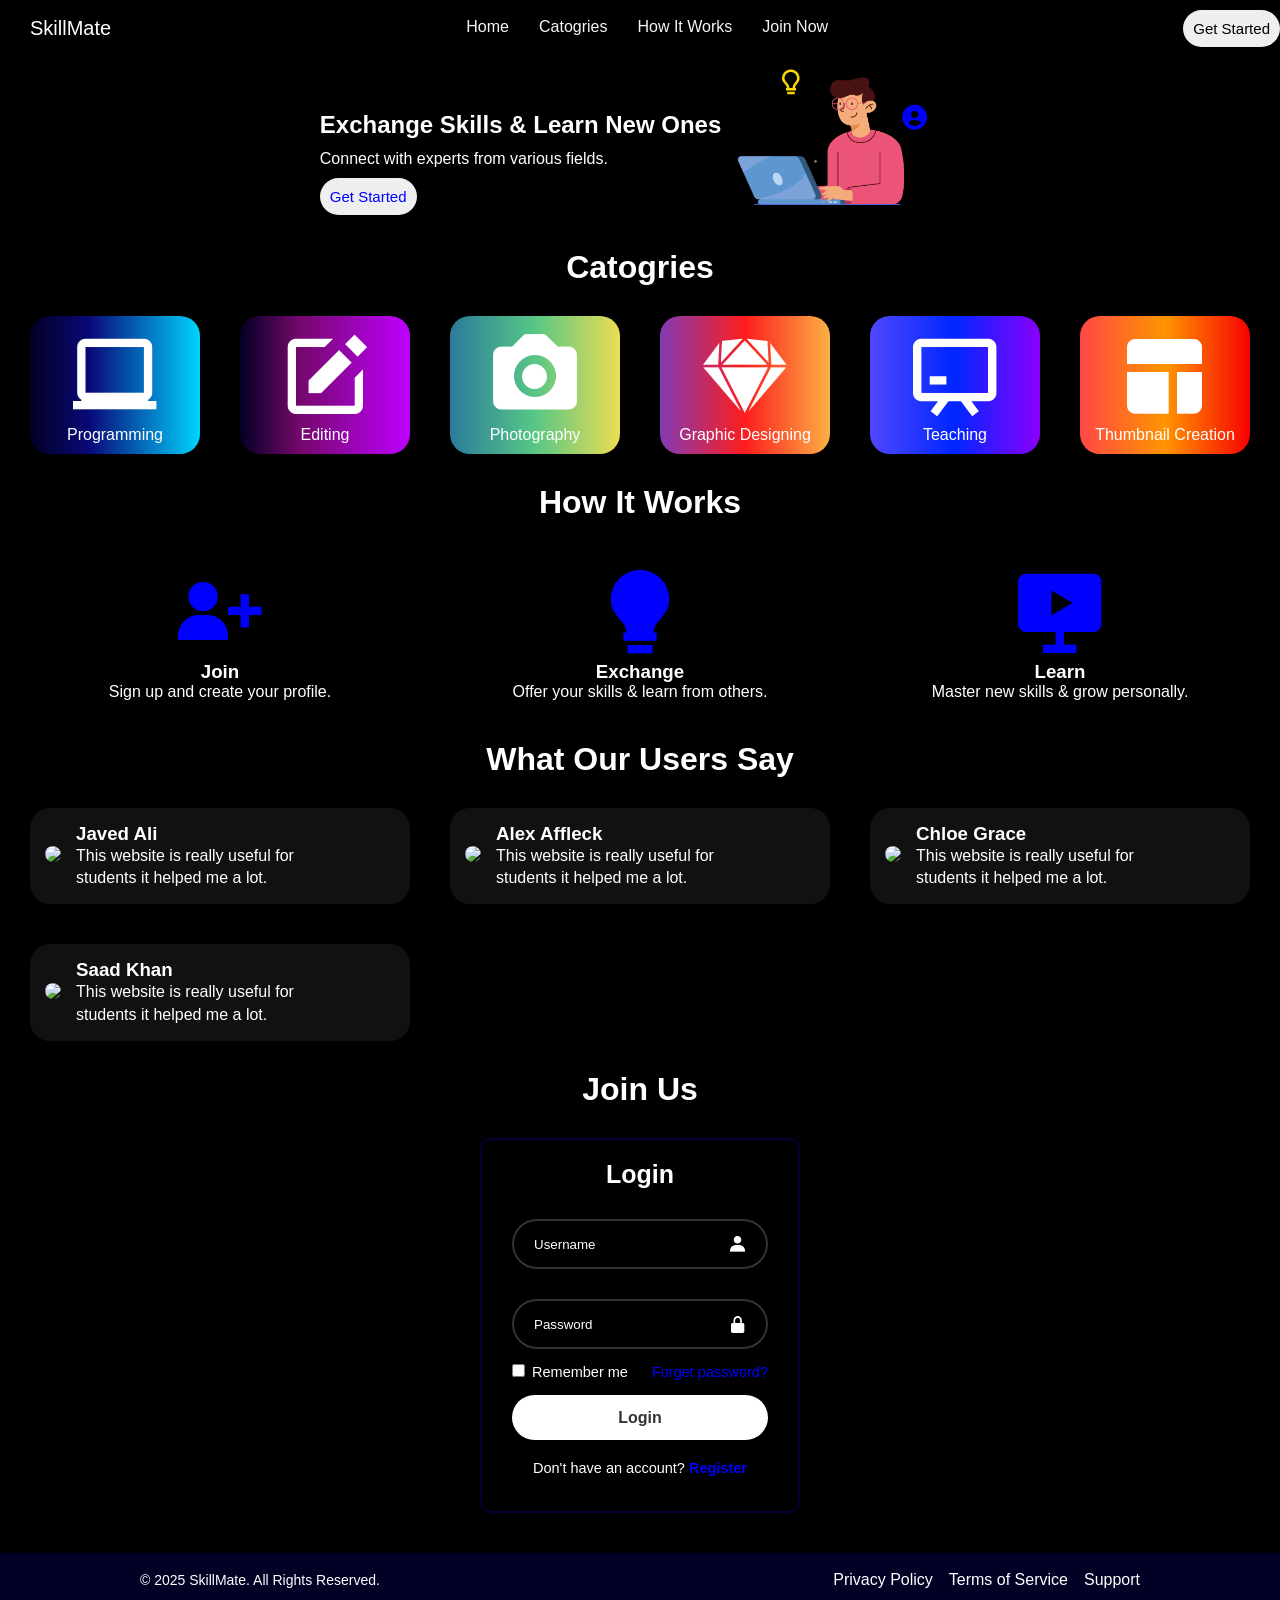
==== index.html @ 906c9e54 "Initial Commit TBH" ====
<!DOCTYPE html>
<html lang="en">
<head>
    <meta charset="UTF-8">
    <meta name="viewport" content="width=device-width, initial-scale=1.0">
    <link href='https://unpkg.com/boxicons@2.1.4/css/boxicons.min.css' rel='stylesheet'>
    <link href="./style.css" rel="stylesheet">
    <title>SkillMate</title>
</head>
<body>
    <header>
        <a href="#" class="logo">SkillMate</a>

        <nav>
            <a href="#" class="active">Home</a>
            <a href="#" >Catogries</a>
            <a href="#" >How It Works</a>
            <a href="#" >Join Now</a> 
        </nav>
        <button type="button">Get Started</button>
    </header>
 <section class="hero">
       <div class="text"><h2>Exchange Skills & Learn New Ones</h2>
       <p class="hover-text" >Connect with experts from various fields.</p>
       <button type="button">Get Started</button></div>
    
       <div class="img1"><img class="banner" src="./images/banner.png">
       <i class='bx bx-bulb'></i>
       <i class='bx bxs-user-circle'></i>
    </div>
       

    </section>
    <h1>Catogries</h1>
    <section class="cards">
        <div class="card1">
           <i class='bx bx-laptop' ></i>
            <p>Programming</p>
        </div>
            <div class="card2">
           <i class='bx bxs-edit'></i>
            <p>Editing</p>
        </div>
            <div class="card3">
         <i class='bx bxs-camera' ></i>
            <p>Photography</p>
        </div>
            <div class="card4">
          <i class='bx bxl-sketch' ></i>
            <p>Graphic Designing</p>
        </div>
            <div class="card5">
          <i class='bx bx-chalkboard' ></i>
            <p>Teaching</p>
        </div>
            <div class="card6">
           <i class='bx bxs-layout' ></i>
            <p>Thumbnail Creation</p>
        </div>
          
     
    </section>
   <h1>How It Works</h1>
   <section class="HIW">
      <div class="card0">
          <i class='bx bxs-user-plus'></i>
             <h3>Join</h3>
           <p>Sign up and create your profile.</p>
        </div>
          <div class="card0">
           <i class='bx bxs-bulb' ></i>
            <h3>Exchange</h3>
           <p>Offer your skills & learn from others.</p>
        </div>
          <div class="card0">
          <i class='bx bxs-slideshow'></i>
           <h3>Learn</h3>
            <p>Master new skills & grow personally.</p>
        </div>
   </section>
    <h1>What Our Users Say</h1>
    <section class="review">
         <div class="cardR">
         <div class="imgR"><img src="./images/rev1.png"></div>
            <div class="textR"> <h3>Javed Ali</h3>
           <p>This website is really useful for students it helped me a lot.</p>
        </div>
        </div>
          <div class="cardR">
         <div class="imgR"><img src="./images/rev4.png"></div>
            <div class="textR"> <h3>Alex Affleck</h3>
           <p>This website is really useful for students it helped me a lot.</p>
        </div>
        </div>
          <div class="cardR">
         <div class="imgR"><img src="./images/sfdgs.png"></div>
            <div class="textR"> <h3>Chloe Grace</h3>
           <p>This website is really useful for students it helped me a lot.</p>
        </div>
        </div>
          <div class="cardR">
         <div class="imgR"><img src="./images/rev3.png"></div>
            <div class="textR"> <h3>Saad Khan</h3>
           <p>This website is really useful for students it helped me a lot.</p>
        </div>
        </div>
    </section>
 <h1>Join Us</h1>
 <section class="form">
     <div class="wrapper">
        <form action="">
            <h1>Login</h1>
            <div class="input-box">
                <input type="text" placeholder="Username" required> 
                <i class='bx bxs-user'></i>           
            </div>
            <div class="input-box">
                <input type="password" placeholder="Password" required>
                <i class='bx bxs-lock-alt'></i>            
            </div>
             <div class="remember-forgot">
        <label><input type="checkbox" /> Remember me</label>
        <a href="#">Forget password?</a>
      </div>
      <button type="submit" class="btn">Login</button>
      <div class="register-link">
        <p>Don't have an account? <a href="#">Register</a></p>
      </div>
            </div>
        </form>
    </div>
 </section>
 <footer class="footer">
        <div class="footer-content">
            <p>© 2025 SkillMate. All Rights Reserved.</p>
            <ul>
                <li>Privacy Policy</li>
                <li>Terms of Service</li>
                <li>Support</li>
            </ul>
        </div>
    </footer>
</body>
</html>
---- style.css ----
*{
    margin: 0;
    padding: 0;
    box-sizing: border-box;
    text-decoration: none;
    border: none;
    outline: none;
    font-family: Arial, Helvetica, sans-serif;
}
body{
    width: 100%;
    height: 100vh;
    background-color: black;
    overflow-x: hidden;
    color:white;
}


header{
    margin:10px;
    width: 100%;
    background-color: transparent;
    filter: drop-shadow(10px);
    display: flex;
    align-items: center;
    justify-content: space-between;
}
nav{
    display: flex;
    justify-content: space-between;
    gap: 30px;
}
.logo{
    font-size: 20px;
    color: white;
    margin-left: 20px;
    font-weight: 500;
    transition: .3s ease;
}
.logo:hover{
    transform: scale(1.1);
}
nav a {
     color: whitesmoke;
     margin: left 10px;
     font-weight: 500;

     transition: .3s ease;
     border-bottom: 3px solid transparent;
}
nav a:hover,
nav a:active{
    color: green;
    border-bottom: 3px solid green;
    transform: scale(1.1);
}
button{
    font-size: 15px;
    padding: 10px;
    border-radius: 20px;
    margin-right: 10px;
    transition: .3s ease;
}
button:hover{
    transform: scale(1.1);
    background-color: aqua;
}

.hero{ 
    margin-top: 30px;
    margin-left: 30px;
    display: flex;
    align-items: center;
    align-content: center;
    justify-content: center;
}
.hero h2{
    max-width: 500px;
    margin-bottom: 10px;
    transition: .3s ease;
}
.hero h2:hover{
    color: gold;
}
.hero p{
    margin-bottom: 10px;
    transition: .3s ease;
}


.hover-text {
  position: relative;
  cursor: pointer;
}
.hover-text::after {
  content: "🤝";         
  margin-left: 8px;      
  opacity: 0;            
  transition: opacity 0.3s ease, transform 0.3s ease;
  transform: translateX(5px);
}
.hover-text:hover::after {
  opacity: 1;   
  transform: translateX(0); 
}


.hero img{
    overflow:hidden;
    width: 200px;
    position:relative;
    top: -20px;
}


.hero .img1 i .bx, .bx-bulb{
    font-size: 30px;
    position:relative;
    top: -150px;
    right: 150px;
    color: gold;
    transition: .3s ease;
}
.hero .img1 i .bx, .bx-bulb:hover{
    transform: scale(1.5);
}
.hero .img1 i .bx, .bxs-user-circle{
    font-size: 30px;
    position:relative;
    top: -115px;
    right: 60px;
    color: blue;
    transition: .3s ease;
}
.hero .img1 i .bx, .bxs-user-circle:hover{
    transform: scale(1.5);
}
.hero button{
    color: blue;
    transition: .3s ease;
}
.hero button:hover{
    color: white;
    background-color: blue;
}
.cards{
  
  display: grid;
  grid-template-columns: repeat(auto-fit, minmax(150px, 1fr));
  gap: 20px;
  padding: 20px;
}
.card1{
    padding: 10px;              
  background: #020024;
background: linear-gradient(90deg, rgba(2, 0, 36, 1) 0%, rgba(9, 9, 121, 1) 35%, rgba(0, 212, 255, 1) 100%);
    margin: 10px;
    text-align: center;
    display: flex;
    justify-content: center;       
    align-items: center;          
    flex-direction: column;  
border-radius: 20px; 
transition: .3s ease;
}
.card1:hover{
    transform: scale(1.1);
    box-shadow: 0px 0px 5px blue;
}
.card1 i{
    font-size: 100px;
   
}

.card2{
    padding: 10px;              
 background: #020024;
background: linear-gradient(90deg, rgba(2, 0, 36, 1) 0%, rgba(117, 8, 108, 1) 35%, rgba(191, 0, 255, 1) 100%);
    margin: 10px;
    text-align: center;
    display: flex;
    justify-content: center;       
    align-items: center;          
    flex-direction: column;  
border-radius: 20px; 
transition: .3s ease;
}
.card2 i{
    font-size: 100px;
   
}
.card2:hover{
    transform: scale(1.1);
    box-shadow: 0px 0px 5px purple;
}
.card3{
    padding: 10px;              
   background: #2A7B9B;
background: linear-gradient(90deg, rgba(42, 123, 155, 1) 0%, rgba(87, 199, 133, 1) 50%, rgba(237, 221, 83, 1) 100%);
    margin: 10px;
    text-align: center;
    display: flex;
    justify-content: center;       
    align-items: center;          
    flex-direction: column;  
border-radius: 20px; 
transition: .3s ease;
}
.card3 i{
    font-size: 100px;
   
}
.card3:hover{
    transform: scale(1.1);
    box-shadow: 0px 0px 5px greenyellow;
}
.card4{
    padding: 10px;              
    background: #833AB4;
background: linear-gradient(90deg, rgba(131, 58, 180, 1) 0%, rgba(253, 29, 29, 1) 50%, rgba(252, 176, 69, 1) 100%);
    margin: 10px;
    text-align: center;
    display: flex;
    justify-content: center;       
    align-items: center;          
    flex-direction: column;  
border-radius: 20px; 
transition: .3s ease;
}
.card4 i{
    font-size: 100px;
   
}
.card4:hover{
    transform: scale(1.1);
    box-shadow: 0px 0px 5px orange;
}
.card5{
    padding: 10px;              
    background: #5047ff;
background: linear-gradient(90deg, rgba(80, 71, 255, 1) 0%, rgba(0, 38, 255, 1) 50%, rgba(139, 0, 252, 1) 100%);
    margin: 10px;
    text-align: center;
    display: flex;
    justify-content: center;       
    align-items: center;          
    flex-direction: column;  
border-radius: 20px; 
transition: .3s ease;
}
.card5 i{
    font-size: 100px;
   
}
.card5:hover{
    transform: scale(1.1);
    box-shadow: 0px 0px 5px blue;
}
.card6{
    padding: 10px;              
 background: #ff4747;
background: linear-gradient(90deg, rgba(255, 71, 71, 1) 0%, rgba(255, 149, 0, 1) 50%, rgba(247, 2, 2, 1) 100%);
    margin: 10px;
    text-align: center;
    display: flex;
    justify-content: center;       
    align-items: center;          
    flex-direction: column; 
    border-radius: 20px; 
    transition: .3s ease;
}
.card6 i{
    font-size: 100px;
   
}
.card6:hover{
    transform: scale(1.1);
    box-shadow: 0px 0px 5px orange;
}
h1{
    text-align: center;
}
  .HIW{
    display: grid;
  grid-template-columns: repeat(auto-fit, minmax(150px, 1fr));
  gap: 20px;
  padding: 20px;
  justify-content: center;
  
}
.card0{
    padding: 10px;              
    margin: 10px;
    text-align: center;
    display: flex;
    justify-content: center;       
    align-items: center;          
    flex-direction: column; 
    border-radius: 20px; 
    transition: .3s ease;
}
.card0 i{
    font-size: 100px;
    color: blue;
   
}
.card0:hover{
    transform: scale(1.1);
    box-shadow: 0px 0px 5px orange;
}
.review {
  display: grid;
  grid-template-columns: repeat(auto-fit, minmax(300px, 1fr)); /* bigger min width for image + text */
  gap: 20px;
  padding: 20px;
  justify-content: center;
}

.cardR {
  display: flex;                
  flex-direction: row;          
  align-items: center;          
  gap: 15px;                    
  padding: 15px;              
  margin: 10px;
  border-radius: 20px; 
  transition: .3s ease;
  background: #111;             
}

.cardR .imgR img {
  width: 120px;                 
  border-radius: 10px;              
}

.textR {
  text-align: left;             
}

.textR p {
  max-width: 250px;             
  line-height: 1.4;
}
.cardR:hover {
  transform: scale(1.05);
  box-shadow: 0px 0px 10px rgb(27, 26, 24);
}

.form {
    display: flex;              
    justify-content: center;     
    align-items: center;          
    margin-top: 30px;
}


.wrapper {
    color: #fff;
    background-color: transparent;
    border: 2px solid rgba(19, 7, 255, 0.2);
    backdrop-filter: blur(10px);
    box-shadow: 0 0 10px rgba(0, 0, 0, .2);
    width: 320px;                
    border-radius: 10px;
    padding: 20px 30px;        
}

.wrapper h1 {
    font-size: 25px;
    text-align: center;
}
.wrapper .input-box {
    position: relative;
    width: 100%;
    height: 50px;
    margin: 30px 0;
}
.input-box input{
    width: 100%;
    height: 100%;
    background: transparent;
    border: none;
    outline: none;
    border: 2px solid rgba(255, 255, 255, .2);
    border-radius: 40px;
    color: #fff;
    padding: 20px 45px 20px 20px;


}
.input-box input::placeholder {
    color: white;
}
.input-box i {
    position: absolute;
    right: 20px;
    top: 50%;
    transform: translateY(-50%);
    font-size: 20px;
}
.wrapper .remember-forgot {
    display: flex;
    justify-content: space-between;
    font-size: 14.5px;
    margin: -15px 0 15px;
    
}
.remember-forgot label input{
    accent-color: #fff;
    margin-right: 3px;
}
.remember-forgot a {
    color: blue;
    text-decoration: none;
}
.remember-forgot a:hover {
    text-decoration: underline;
}
.wrapper .btn{
    width: 100%;
    height: 45px;
    background: #fff;
    border:none;
    outline: none;
    border-radius: 40px;
    box-shadow: 0 0 10px rgba (0, 0, 0, .1);
    cursor: pointer;
    font-size: 16px;
    color:#333;
    font-weight: 600;
    
}
.wrapper .register-link {
    font-size: 14.5px;
    text-align: center;
    margin: 20px 0 15px;
}

.register-link p a {
    color: #fff;
    text-decoration: none;
    font-weight: 600;
    color:blue;
}
.register-link p a:hover{
    text-decoration: underline;
}
.footer {
  background-color: #020024;
  padding: 18px 0;
  margin-top: 40px;
}

.footer-content {
  width: 80%;
  max-width: 1000px;
  margin: auto;
  display: flex;
  justify-content: space-between;
  align-items: center;
  color: white;
  flex-wrap: wrap;
}

.footer p {
  font-size: 14px;
}

.footer ul {
  list-style: none;
  display: flex;
  gap: 1rem;
}
.footer ul li{
    transition: .3s ease;
}
.footer ul li:hover{
    transform: scale(1.1);
    color: green;
    border-bottom: 3px solid green;
}
@media (max-width: 700px) {
    header {
        flex-direction: column; 
        align-items: flex-start;
    }

    nav {
        flex-direction: column;
        gap: 15px; 
        width: 100%;
    }

    nav a {
        font-size: 14px; 
    }

    button {
        font-size: 14px; 
        padding: 8px 12px;
    }

    .logo {
        font-size: 18px; 


    .hero img {
        width: 150px;
    }

    .hero .img1 i .bx,
    .bx-bulb,
    .bxs-user-circle {
        font-size: 20px; 
        right: 40px; 
    }

    .hero {
        flex-direction: column; 
        margin-left: 0;
    }

    .hero h2 {
        font-size: 18px;
        text-align: center;
    }
}
@media (max-width: 768px) {
   
    .hero .img1 i,
    .bx-bulb,
    .bxs-user-circle {
        display: none;
    }
}
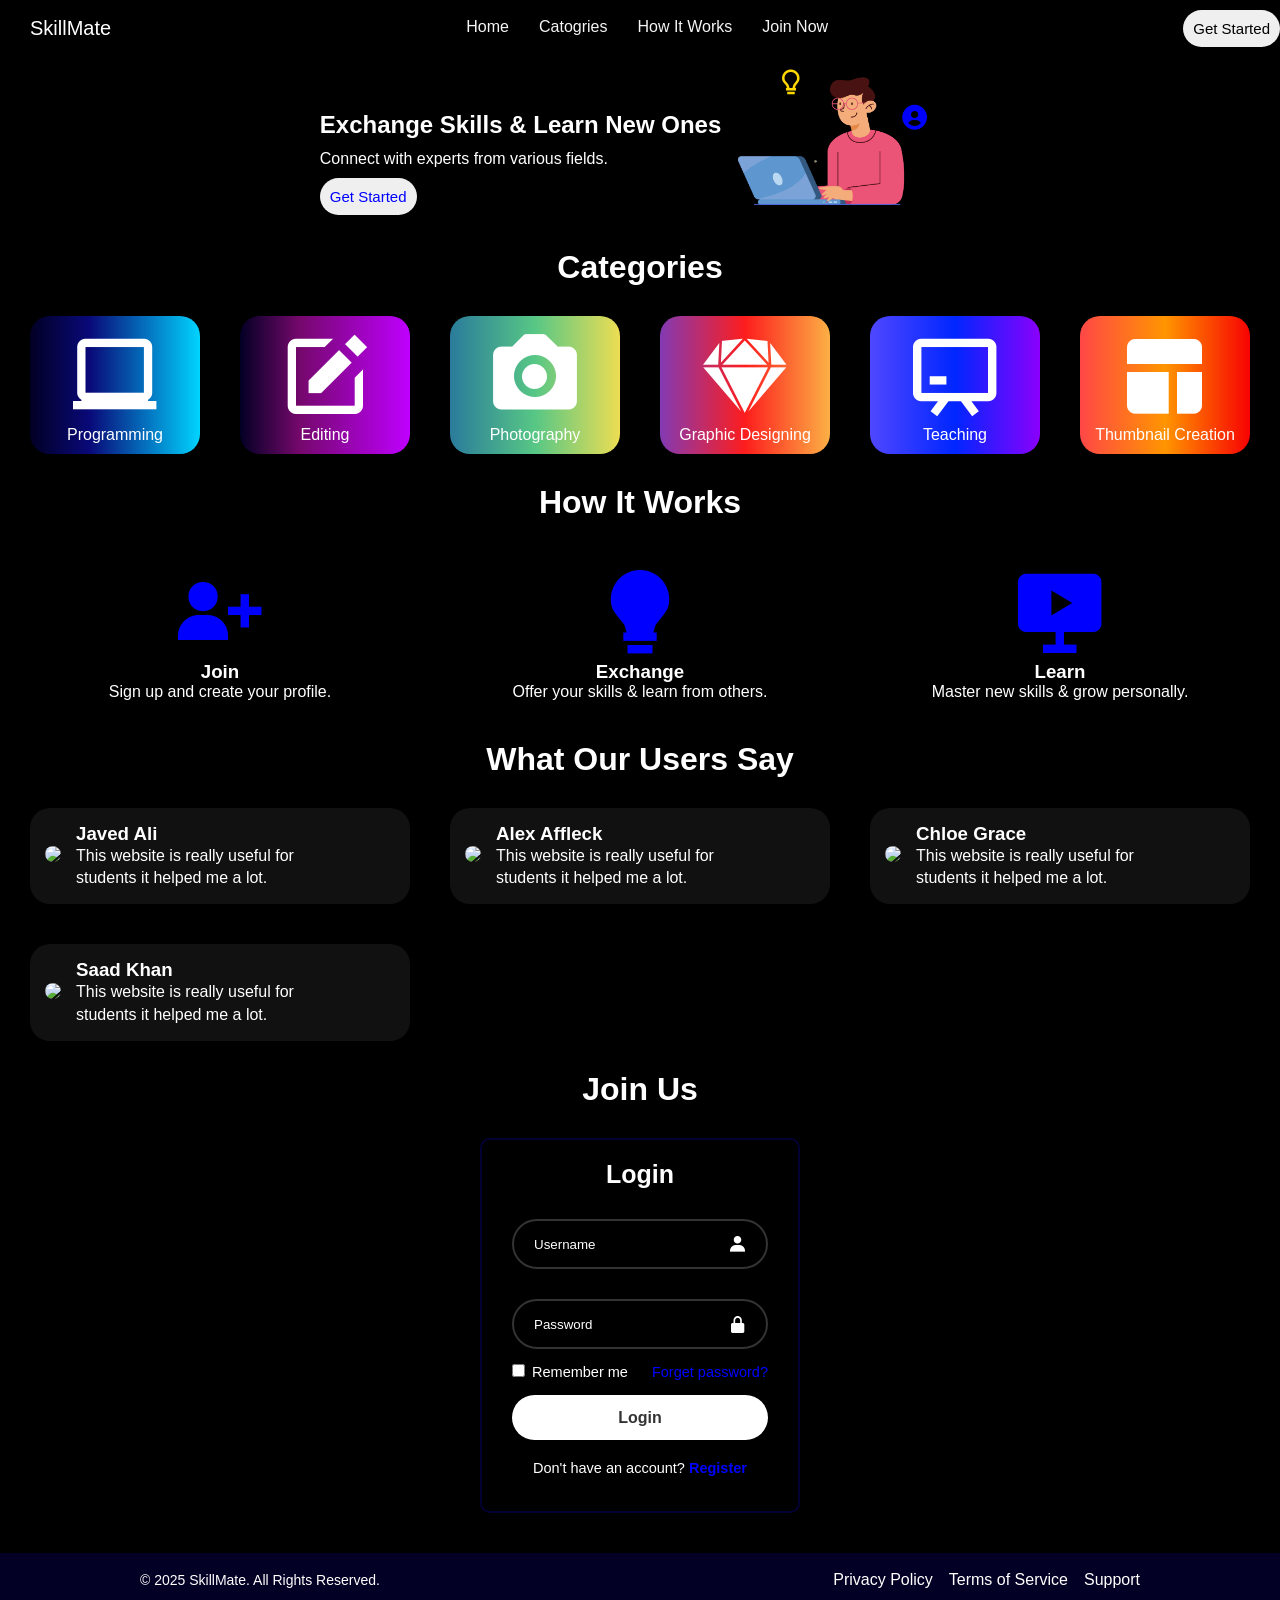
==== commit b5b0c116: "some changes made" ====
--- a/index.html
+++ b/index.html
@@ -31,7 +31,7 @@
        
 
     </section>
-    <h1>Catogries</h1>
+    <h1>Categories</h1>
     <section class="cards">
         <div class="card1">
            <i class='bx bx-laptop' ></i>
--- a/style.css
+++ b/style.css
@@ -87,8 +87,13 @@
     margin-bottom: 10px;
     transition: .3s ease;
 }
-
-
+h1{
+    transition: .3s ease;
+}
+h1:hover{
+    transform: scale(1.1);
+    text-shadow: 0px 0px 5px black;
+}
 .hover-text {
   position: relative;
   cursor: pointer;
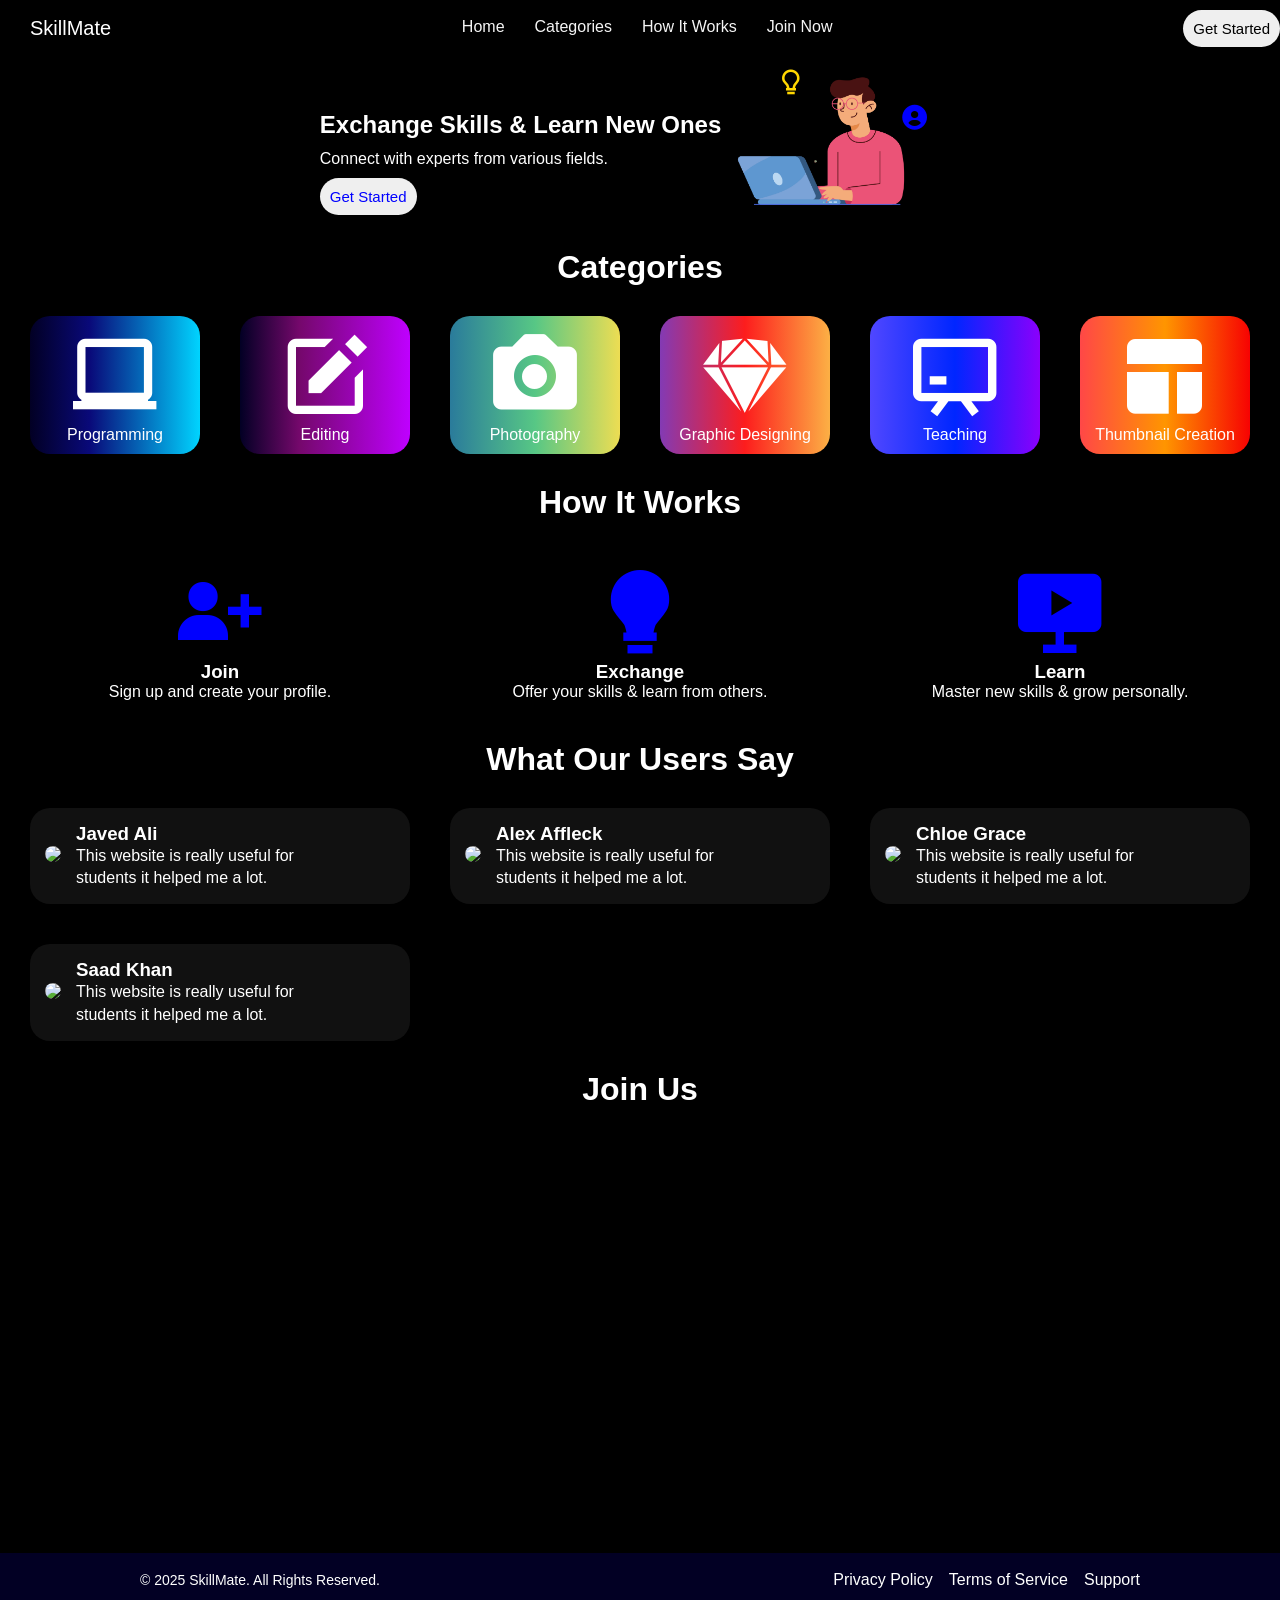
==== commit 59c6db1f: "made some changes" ====
--- a/index.html
+++ b/index.html
@@ -9,17 +9,16 @@
 </head>
 <body>
     <header>
-        <a href="#" class="logo">SkillMate</a>
-
+        <a href="#home" class="logo">SkillMate</a>
         <nav>
-            <a href="#" class="active">Home</a>
-            <a href="#" >Catogries</a>
-            <a href="#" >How It Works</a>
-            <a href="#" >Join Now</a> 
+            <a href="#home" class="active">Home</a>
+            <a href="#categories">Categories</a>
+            <a href="#howitworks">How It Works</a>
+            <a href="#join">Join Now</a> 
         </nav>
         <button type="button">Get Started</button>
     </header>
- <section class="hero">
+ <section class="hero" id="home">
        <div class="text"><h2>Exchange Skills & Learn New Ones</h2>
        <p class="hover-text" >Connect with experts from various fields.</p>
        <button type="button">Get Started</button></div>
@@ -28,10 +27,8 @@
        <i class='bx bx-bulb'></i>
        <i class='bx bxs-user-circle'></i>
     </div>
-       
-
     </section>
-    <h1>Categories</h1>
+    <h1 id="categories">Categories</h1>
     <section class="cards">
         <div class="card1">
            <i class='bx bx-laptop' ></i>
@@ -57,10 +54,8 @@
            <i class='bx bxs-layout' ></i>
             <p>Thumbnail Creation</p>
         </div>
-          
-     
     </section>
-   <h1>How It Works</h1>
+   <h1 id="howitworks">How It Works</h1>
    <section class="HIW">
       <div class="card0">
           <i class='bx bxs-user-plus'></i>
@@ -105,7 +100,7 @@
         </div>
         </div>
     </section>
- <h1>Join Us</h1>
+ <h1 id="join">Join Us</h1>
  <section class="form">
      <div class="wrapper">
         <form action="">
@@ -141,4 +136,4 @@
         </div>
     </footer>
 </body>
-</html>+</html>
--- a/style.css
+++ b/style.css
@@ -485,6 +485,10 @@
     color: green;
     border-bottom: 3px solid green;
 }
+html {
+  scroll-behavior: smooth;
+}
+
 @media (max-width: 700px) {
     header {
         flex-direction: column; 
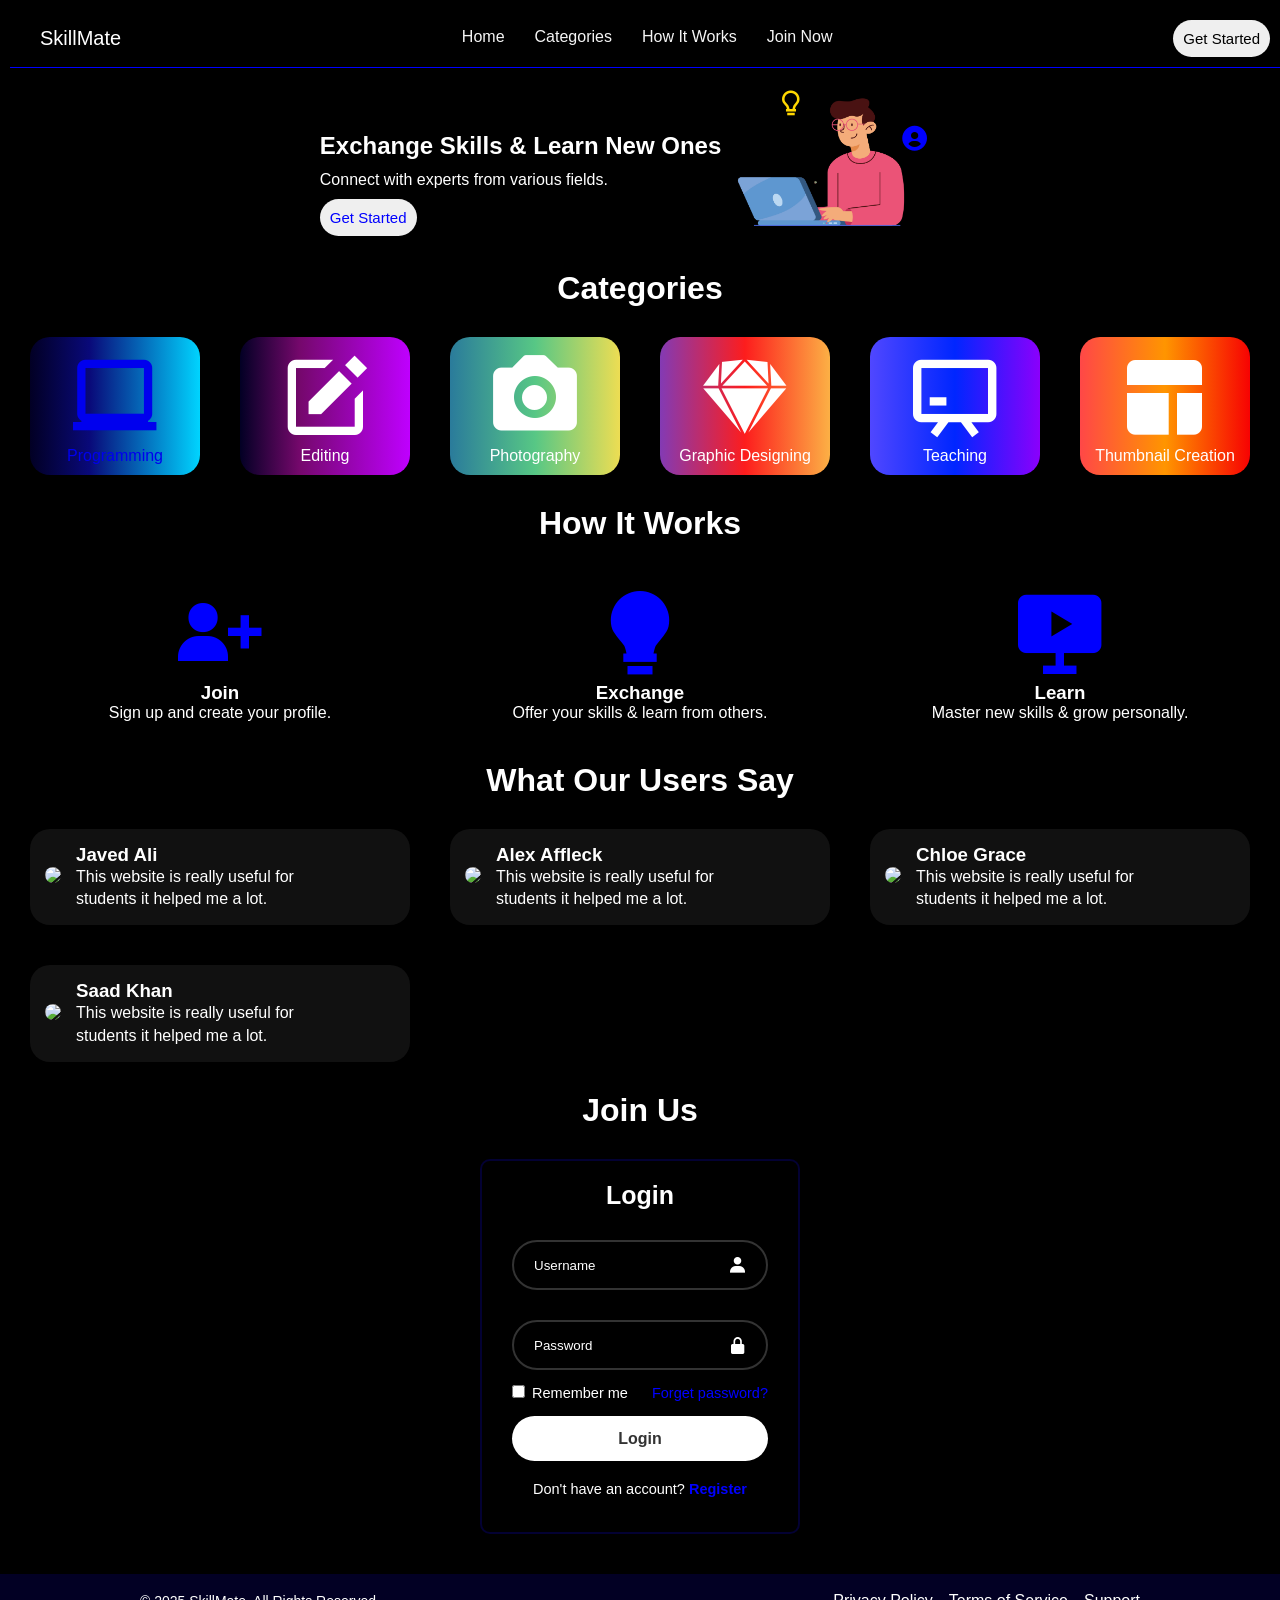
==== commit 6212c2a1: "Changes made" ====
--- a/index.html
+++ b/index.html
@@ -4,7 +4,7 @@
     <meta charset="UTF-8">
     <meta name="viewport" content="width=device-width, initial-scale=1.0">
     <link href='https://unpkg.com/boxicons@2.1.4/css/boxicons.min.css' rel='stylesheet'>
-    <link href="./style.css" rel="stylesheet">
+    <link href="style.css" rel="stylesheet">
     <title>SkillMate</title>
 </head>
 <body>
@@ -30,10 +30,12 @@
     </section>
     <h1 id="categories">Categories</h1>
     <section class="cards">
-        <div class="card1">
-           <i class='bx bx-laptop' ></i>
-            <p>Programming</p>
-        </div>
+       <div class="card1">
+   <a href="./categories/programming.html">
+     <i class='bx bx-laptop'></i>
+     <p>Programming</p>
+   </a>
+</div>
             <div class="card2">
            <i class='bx bxs-edit'></i>
             <p>Editing</p>
--- a/style.css
+++ b/style.css
@@ -25,6 +25,8 @@
     display: flex;
     align-items: center;
     justify-content: space-between;
+    border-bottom: 0.1px solid blue;
+    padding: 10px ;
 }
 nav{
     display: flex;
